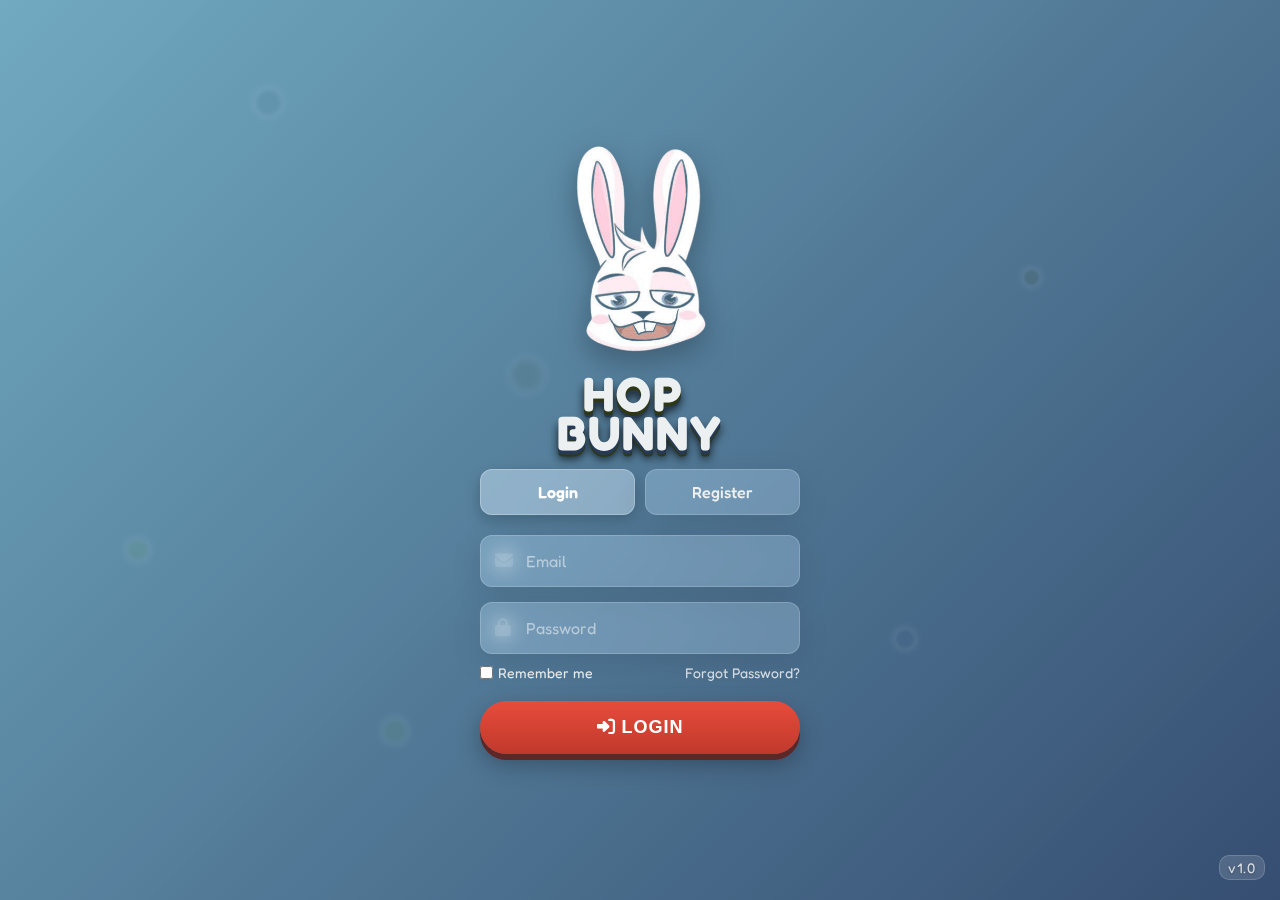
==== auth.html @ 5547c053 "updated final" ====
<!DOCTYPE html>
<html lang="en">
<head>
    <meta charset="UTF-8">
    <meta name="viewport" content="width=device-width, initial-scale=1.0, maximum-scale=1.0, user-scalable=no">
    <meta name="description" content="Pepe & Bunny - A fun vertical platformer game featuring an unlikely friendship between a frog and rabbit!">
    <meta name="theme-color" content="#4B5320">
    <meta property="og:title" content="Pepe & Bunny - Vertical Platformer Game">
    <meta property="og:description" content="Join Pepe the Frog and the Bunny on an epic adventure! Jump from platform to platform and collect power-ups in this fun game.">
    <meta property="og:type" content="website">
    <title>Hop-Bunny - Authentication</title>
    <link rel="stylesheet" href="styles.css">
    <link rel="stylesheet" href="https://cdnjs.cloudflare.com/ajax/libs/font-awesome/6.4.0/css/all.min.css">
    <link rel="preconnect" href="https://fonts.googleapis.com">
    <link rel="preconnect" href="https://fonts.gstatic.com" crossorigin>
    <link href="https://fonts.googleapis.com/css2?family=Fredoka:wght@400;500;600;700&display=swap" rel="stylesheet">
    <link rel="icon" type="image/png" href="assets/logo.png">
</head>
<body>
    <div class="auth-container">
        <div id="authScreen" class="overlay">
            <div class="particles-container">
                <div class="particle"></div>
                <div class="particle"></div>
                <div class="particle"></div>
                <div class="particle"></div>
                <div class="particle"></div>
                <div class="particle"></div>
            </div>
            
            <img id="game-character" src="assets/img.png" alt="Pepe and Bunny Characters">    
            
            <div class="game-title">
                <h1>HOP <i class="fas fa-ampersand"></i></h1>
                <h1>BUNNY</h1>
            </div>

            <div class="auth-tabs">
                <button id="loginTab" class="auth-tab-button active">Login</button>
                <button id="registerTab" class="auth-tab-button">Register</button>
            </div>
            
            <div id="loginForm" class="auth-form">
                <div class="input-group">
                    <i class="fas fa-envelope"></i>
                    <input type="email" id="loginEmail" placeholder="Email" required>
                </div>
                <div class="input-group">
                    <i class="fas fa-lock"></i>
                    <input type="password" id="loginPassword" placeholder="Password" required>
                </div>
                <div class="form-footer">
                    <label class="remember-me">
                        <input type="checkbox" id="rememberMe">
                        <span>Remember me</span>
                    </label>
                    <a href="#" class="forgot-password">Forgot Password?</a>
                </div>
                <button id="loginButton" class="game-button" ontouchstart="">
                    <i class="fas fa-sign-in-alt"></i> LOGIN
                </button>
            </div>
            
            <div id="registerForm" class="auth-form hidden">
                <div class="input-group">
                    <i class="fas fa-user"></i>
                    <input type="text" id="registerUsername" placeholder="Username" required>
                </div>
                <div class="input-group">
                    <i class="fas fa-envelope"></i>
                    <input type="email" id="registerEmail" placeholder="Email" required>
                </div>
                <div class="input-group">
                    <i class="fas fa-lock"></i>
                    <input type="password" id="registerPassword" placeholder="Password" required>
                </div>
                <div class="input-group">
                    <i class="fas fa-lock"></i>
                    <input type="password" id="confirmPassword" placeholder="Confirm Password" required>
                </div>
                <button id="registerButton" class="game-button" ontouchstart="">
                    <i class="fas fa-user-plus"></i> REGISTER
                </button>
            </div>
            
            <div class="footer-text">
                <p class="version">v1.0</p>
            </div>
        </div>
    </div>

    <!-- Scripts -->
    <script src="js/utils.js"></script>
    <script src="js/auth.js"></script>
</body>
</html>
---- styles.css ----
:root {
    --vh: 1vh;
    --pepe-green: #4B5320;
    --pepe-dark-green: #2F3816;
    --bunny-blue: #39547B;
    --bunny-dark-blue: #263a57;
    --umbrella-red: #8B3A3A;
    --umbrella-dark-red: #5e2727;
    --grass-green: #71A744;
    --sky-blue: #87CEEB;
    
    /* New modern UI colors */
    --ui-primary: #2C3E50;
    --ui-secondary: #34495E;
    --ui-accent: #E74C3C;
    --ui-light: #ECF0F1;
    --ui-dark: #1A2530;
    --ui-gold: #F1C40F;
    --ui-success: #2ECC71;
    --ui-info: #3498DB;
    
    /* Glass morphism variables */
    --glass-bg: rgba(255, 255, 255, 0.15);
    --glass-border: rgba(255, 255, 255, 0.18);
    --glass-shadow: 0 8px 32px rgba(0, 0, 0, 0.1);
    --glass-blur: 10px;
}

/* Apply modern font and base styles */
* {
    margin: 0;
    padding: 0;
    box-sizing: border-box;
}

html, body {
    height: 100%;
    width: 100%;
    overflow: hidden;
    font-family: 'Fredoka', -apple-system, BlinkMacSystemFont, 'Segoe UI', Roboto, Oxygen, Ubuntu, Cantarell, 'Open Sans', 'Helvetica Neue', sans-serif;
}

body {
    background: var(--ui-dark);
    display: flex;
    justify-content: center;
    align-items: center;
    min-height: 100vh;
    color: var(--ui-light);
    background: linear-gradient(135deg, var(--pepe-dark-green), var(--bunny-dark-blue));
}

.game-container {
    position: relative;
    width: 400px;
    height: 100vh; /* Full viewport height */
    max-height: 100vh;
    border: none;
    border-radius: 25px;
    overflow: hidden;
    box-shadow: 
        0 15px 30px rgba(0, 0, 0, 0.4), 
        0 5px 15px rgba(0, 0, 0, 0.3), 
        0 0 100px rgba(113, 167, 68, 0.15);
    background-color: var(--ui-dark);
    
    /* Advanced outline glow */
    --outline-size: 1px;
    --outline-color: rgba(255, 255, 255, 0.1);
    outline: var(--outline-size) solid var(--outline-color);
    
    /* Responsive sizing */
    max-width: 95vw;
    
    /* Animation */
    animation: container-float 6s ease-in-out infinite;
}

@keyframes container-float {
    0%, 100% { transform: translateY(0) scale(1); }
    50% { transform: translateY(-5px) scale(1.005); }
}

#gameCanvas {
    background: linear-gradient(to bottom, var(--sky-blue), var(--bunny-blue));
    width: 100%;
    height: 100%;
    display: block;
}

/* Modern score display with glass morphism */
#score {
    position: absolute;
    top: 20px;
    left: 50%;
    transform: translateX(-50%);
    font-size: 36px;
    font-weight: bold;
    color: #fff;
    text-shadow: 0 0 10px rgba(0, 0, 0, 0.5);
    background: rgba(255, 255, 255, 0.1);
    backdrop-filter: blur(10px);
    padding: 10px 20px;
    border-radius: 15px;
    border: 1px solid rgba(255, 255, 255, 0.2);
    box-shadow: 0 8px 32px rgba(0, 0, 0, 0.2);
    transition: transform 0.2s ease;
    z-index: 20;
}

#score.score-pulse {
    animation: scorePulse 0.5s ease-in-out;
    color: gold;
    text-shadow: 0 0 15px rgba(255, 215, 0, 0.8);
}

@keyframes scorePulse {
    0% { transform: translateX(-50%) scale(1); }
    50% { transform: translateX(-50%) scale(1.2); }
    100% { transform: translateX(-50%) scale(1); }
}

#score:hover {
    transform: translateY(-2px);
    box-shadow: 0 10px 25px rgba(0, 0, 0, 0.2);
}

#score::before {
    content: 'SCORE';
    position: absolute;
    top: -10px;
    left: 50%;
    transform: translateX(-50%);
    font-size: 10px;
    font-weight: normal;
    background: var(--ui-accent);
    padding: 2px 10px;
    border-radius: 8px;
    letter-spacing: 2px;
    box-shadow: 0 3px 10px rgba(231, 76, 60, 0.3);
    animation: pulse 2s infinite ease-in-out;
}

@keyframes pulse {
    0%, 100% { opacity: 0.9; transform: translateX(-50%) scale(1); }
    50% { opacity: 1; transform: translateX(-50%) scale(1.05); }
}

/* Common styles for overlay screens with improved glass morphism */
.overlay {
    position: absolute;
    top: 0;
    left: 0;
    width: 100%;
    height: 100%;
    background: linear-gradient(135deg, rgba(135, 206, 235, 0.8), rgba(57, 84, 123, 0.9));
    display: flex;
    flex-direction: column;
    justify-content: space-between;
    align-items: center;
    color: var(--ui-light);
    z-index: 10;
    padding: 30px 20px;
    box-sizing: border-box;
    backdrop-filter: blur(10px);
    -webkit-backdrop-filter: blur(10px);
}

/* Start screen with modern styling */
#game-character {
    width: 160px;
    height: auto;
    margin: 15px auto;
    display: block;
    animation: character-bounce 3s ease-in-out infinite;
    filter: drop-shadow(0 10px 15px rgba(0, 0, 0, 0.3));
    transition: all 0.3s ease;
}

#game-character:hover {
    transform: scale(1.05) rotate(2deg);
    filter: drop-shadow(0 15px 20px rgba(0, 0, 0, 0.4));
}

@keyframes character-bounce {
    0%, 100% { transform: translateY(0) rotate(0deg); }
    50% { transform: translateY(-15px) rotate(3deg); }
}

.game-title {
    text-align: center;
    margin-bottom: 15px;
    position: relative;
}

.game-title h1 {
    font-size: 48px;
    line-height: 0.9;
    font-weight: 800;
    color: var(--ui-light);
    text-shadow: 
        0 2px 0 var(--pepe-dark-green),
        0 4px 0 var(--pepe-dark-green),
        0 6px 0 var(--bunny-dark-blue),
        0 8px 10px rgba(0, 0, 0, 0.8);
    letter-spacing: 2px;
    position: relative;
    z-index: 1;
}

.game-title h1:last-child {
    color: var(--ui-light);
    text-shadow: 
        0 2px 0 var(--bunny-dark-blue),
        0 4px 0 var(--bunny-dark-blue),
        0 6px 0 var(--pepe-dark-green),
        0 8px 10px rgba(0, 0, 0, 0.8);
    margin-top: -5px;
}

/* Modern description card */
.game-description {
    font-size: 16px;
    max-width: 90%;
    text-align: center;
    line-height: 1.6;
    margin-bottom: 35px;
    color: var(--ui-light);
    background: var(--glass-bg);
    padding: 20px 25px;
    border-radius: 16px;
    backdrop-filter: blur(var(--glass-blur));
    -webkit-backdrop-filter: blur(var(--glass-blur));
    border: 1px solid var(--glass-border);
    box-shadow: var(--glass-shadow);
    transform: translateZ(0);
    transition: all 0.3s ease;
}

.game-description:hover {
    transform: translateY(-5px) scale(1.02);
    box-shadow: 0 15px 30px rgba(0, 0, 0, 0.2);
}

/* Game over screen with advanced styling */
#gameOver h2 {
    font-size: 54px;
    margin-bottom: 25px;
    color: var(--ui-accent);
    text-shadow: 
        0 2px 0 var(--umbrella-dark-red),
        0 4px 0 var(--umbrella-dark-red),
        0 6px 10px rgba(0, 0, 0, 0.8);
    letter-spacing: 3px;
    animation: gameOverPulse 2.5s infinite alternate ease-in-out;
    transform-origin: center;
}

@keyframes gameOverPulse {
    0% { transform: scale(1); text-shadow: 0 2px 0 var(--umbrella-dark-red), 0 4px 0 var(--umbrella-dark-red), 0 6px 10px rgba(0, 0, 0, 0.8); }
    100% { transform: scale(1.05); text-shadow: 0 2px 0 var(--umbrella-dark-red), 0 4px 0 var(--umbrella-dark-red), 0 6px 15px rgba(231, 76, 60, 0.8), 0 0 20px rgba(231, 76, 60, 0.4); }
}

/* Glass morphism score display */
.score-display {
    display: flex;
    flex-direction: column;
    gap: 18px;
    background: var(--glass-bg);
    padding: 25px 35px;
    border-radius: 20px;
    margin-bottom: 35px;
    backdrop-filter: blur(var(--glass-blur));
    -webkit-backdrop-filter: blur(var(--glass-blur));
    border: 1px solid var(--glass-border);
    box-shadow: var(--glass-shadow);
    min-width: 85%;
    max-width: 280px;
    transition: all 0.3s ease;
    position: relative;
    overflow: hidden;
}

.score-display::before {
    content: '';
    position: absolute;
    top: -50%;
    left: -50%;
    width: 200%;
    height: 200%;
    background: linear-gradient(
        to bottom right,
        rgba(255, 255, 255, 0.1) 0%,
        rgba(255, 255, 255, 0.05) 40%,
        rgba(255, 255, 255, 0) 50%
    );
    transform: rotate(30deg);
    pointer-events: none;
}

.score-display:hover {
    transform: translateY(-5px);
    box-shadow: 0 15px 35px rgba(0, 0, 0, 0.3);
}

.score-item {
    display: flex;
    justify-content: space-between;
    gap: 30px;
    position: relative;
    padding: 5px 0;
}

.score-item:first-child::after {
    content: '';
    position: absolute;
    bottom: -10px;
    left: 0;
    width: 100%;
    height: 1px;
    background: linear-gradient(to right, transparent, rgba(255, 255, 255, 0.5), transparent);
}

.score-label {
    font-size: 18px;
    color: rgba(255, 255, 255, 0.9);
    font-weight: 400;
    letter-spacing: 1px;
}

.score-value {
    font-size: 28px;
    font-weight: bold;
    color: var(--ui-gold);
    text-shadow: 0 0 10px rgba(241, 196, 15, 0.5);
}

#finalScore {
    font-size: 32px;
    animation: scoreCountAnimation 1.5s cubic-bezier(0.17, 0.67, 0.21, 1.69);
    background: linear-gradient(to right, #F1C40F, #F39C12);
    -webkit-background-clip: text;
    -webkit-text-fill-color: transparent;
    background-clip: text;
    text-fill-color: transparent;
}

@keyframes scoreCountAnimation {
    0% { opacity: 0; transform: scale(0.5); filter: blur(10px); }
    70% { transform: scale(1.2); filter: blur(0); }
    100% { opacity: 1; transform: scale(1); }
}

/* Modern button with advanced hover effects */
.game-button {
    background: linear-gradient(to bottom, var(--ui-accent), #C0392B);
    color: white;
    border: none;
    padding: 16px 32px;
    font-size: 18px;
    font-weight: bold;
    border-radius: 50px;
    cursor: pointer;
    letter-spacing: 1px;
    text-transform: uppercase;
    position: relative;
    overflow: hidden;
    transition: all 0.3s ease;
    box-shadow: 
        0 6px 0 var(--umbrella-dark-red),
        0 10px 25px rgba(0, 0, 0, 0.3);
    outline: none;
    z-index: 1;
}

/* Logout button as a game button */
.logout-game-button {
    background: linear-gradient(to bottom, #3498db, #2980b9);
    box-shadow: 
        0 6px 0 #1a5276,
        0 10px 25px rgba(0, 0, 0, 0.3);
    font-size: 16px;
    padding: 14px 28px;
    margin-top: 15px;
    width: auto; /* Allow button to size properly */
    min-width: 200px; /* Ensure minimum width */
}

.logout-game-button:hover {
    background: linear-gradient(to bottom, #2980b9, #3498db);
    box-shadow: 
        0 9px 0 #1a5276,
        0 15px 30px rgba(0, 0, 0, 0.4);
}

.logout-game-button:active {
    transform: translateY(3px);
    box-shadow: 
        0 3px 0 #1a5276,
        0 5px 15px rgba(0, 0, 0, 0.3);
}

.game-button::before {
    content: '';
    position: absolute;
    top: 0;
    left: -100%;
    width: 100%;
    height: 100%;
    background: linear-gradient(
        to right,
        transparent,
        rgba(255, 255, 255, 0.2),
        transparent
    );
    transition: all 0.5s ease;
    z-index: -1;
}

.game-button:hover {
    transform: translateY(-3px);
    box-shadow: 
        0 9px 0 var(--umbrella-dark-red),
        0 15px 30px rgba(0, 0, 0, 0.4);
}

.game-button:hover::before {
    left: 100%;
}

.game-button:active {
    transform: translateY(3px);
    box-shadow: 
        0 3px 0 var(--umbrella-dark-red),
        0 5px 15px rgba(0, 0, 0, 0.3);
}

/* Special active state specifically for mobile */
.game-button.active-touch {
    transform: translateY(3px);
    box-shadow: 
        0 3px 0 var(--umbrella-dark-red),
        0 5px 10px rgba(0, 0, 0, 0.3);
    background: linear-gradient(to bottom, #C0392B, #E74C3C);
}

.hidden {
    display: none !important;
}

.footer-text {
    position: absolute;
    bottom: 15px;
    right: 15px;
    text-align: center;
    font-size: 14px;
    opacity: 0.9;
    letter-spacing: 1px;
    color: var(--ui-light);
    text-shadow: 0 1px 3px rgba(0, 0, 0, 0.3);
    transition: all 0.3s ease;
}

.footer-text:hover {
    opacity: 1;
    transform: translateY(-2px);
}

.version {
    margin-bottom: 5px;
    font-weight: 400;
    padding: 3px 8px;
    background: var(--glass-bg);
    border-radius: 10px;
    backdrop-filter: blur(var(--glass-blur));
    -webkit-backdrop-filter: blur(var(--glass-blur));
    border: 1px solid var(--glass-border);
}

.copyright {
    font-size: 11px;
}

/* Mobile Responsive adjustments */
@media (max-width: 430px) {
    .game-container {
        width: 100vw;
        max-width: 100vw;
        height: 100vh;
        max-height: 100vh;
        border-radius: 0;
        aspect-ratio: unset;
        animation: none;
        box-shadow: none;
    }
    
    body {
        padding: 0;
        margin: 0;
        overflow: hidden;
    }
    
    .game-title h1 {
        font-size: 48px;
    }
    
    .game-description {
        font-size: 14px;
        margin-bottom: 25px;
        max-width: 90%;
        padding: 15px 20px;
    }
    
    #game-character {
        width: 150px;
        height: auto;
    }
    
    .button-container {
        margin-top: 20px;
    }
}

/* Portrait orientation optimization - specifically target mobile phones */
@media (max-width: 430px) and (max-height: 900px) and (orientation: portrait) {
    .game-container {
        width: 100vw;
        height: 100vh;
        max-height: 100vh;
        border-radius: 0;
    }
    
    html, body {
        height: 100%;
        width: 100%;
        overflow: hidden;
        position: fixed;
    }
    
    .button-container {
        position: relative;
        bottom: 0;
        margin-top: auto;
        margin-bottom: 30px;
    }
    
    .overlay {
        justify-content: space-between;
    }
}

/* Landscape orientation for mobile */
@media (max-height: 500px) and (orientation: landscape) {
    .game-container {
        height: 100vh;
        width: 100vw;
        max-width: 100vw;
        max-height: 100vh;
        border-radius: 0;
    }
    
    .overlay {
        flex-direction: row;
        flex-wrap: wrap;
        padding: 10px;
    }
    
    .game-title {
        width: 50%;
        text-align: left;
        margin-bottom: 0;
    }
    
    .game-description {
        width: 50%;
        margin-bottom: 0;
    }
    
    .button-container {
        width: 100%;
        flex-direction: row;
        justify-content: center;
        gap: 20px;
        margin-top: 10px;
    }
    
    #game-character {
        width: 70px;
        height: auto;
        margin: 0;
        position: absolute;
        left: 20px;
        bottom: 20px;
    }
}

/* Extra small screen devices */
@media (max-height: 700px) {
    .game-character {
        width: 100px;
        height: 200px;
        margin-bottom: 10px;
    }
    
    .game-title h1 {
        font-size: 40px;
    }
    
    .score-display {
        margin-bottom: 20px;
        padding: 15px 25px;
    }
    
    .game-description {
        margin-bottom: 20px;
        line-height: 1.3;
    }
}

/* Very small screens adjustment */
@media (max-height: 600px) {
    .game-container {
        max-height: 95vh;
    }
    
    .game-character {
        width: 80px;
        height: 90px;
        margin-bottom: 5px;
    }
    
    .game-title h1 {
        font-size: 32px;
    }
    
    .game-description {
        font-size: 12px;
        margin-bottom: 15px;
        line-height: 1.2;
    }
    
    .game-button {
        padding: 10px 25px;
        font-size: 16px;
        margin-bottom: 10px;
    }
    
    .logout-game-button {
        padding: 8px 20px;
        font-size: 14px;
        margin-top: 10px;
    }
    
    #gameOver h2 {
        font-size: 36px;
        margin-bottom: 15px;
    }
}

/* Handle touch devices */
@media (hover: none) {
    .game-button:hover {
        transform: none;
        box-shadow: 
            0 6px 0 var(--umbrella-dark-red),
            0 10px 25px rgba(0, 0, 0, 0.3);
    }
    
    .game-button::before {
        display: none;
    }
}

/* Particles animation for overlays */
.particles-container {
    position: absolute;
    top: 0;
    left: 0;
    width: 100%;
    height: 100%;
    overflow: hidden;
    z-index: -1;
}

.particle {
    position: absolute;
    width: 8px;
    height: 8px;
    background: rgba(255, 255, 255, 0.5);
    border-radius: 50%;
    animation: float 15s infinite linear;
}

.particle:nth-child(1) {
    top: 10%;
    left: 20%;
    width: 25px;
    height: 25px;
    filter: blur(2px);
    background: rgba(57, 84, 123, 0.3);
}

.particle:nth-child(2) {
    top: 30%;
    left: 80%;
    width: 15px;
    height: 15px;
    filter: blur(1px);
    background: rgba(75, 83, 32, 0.4);
}

.particle:nth-child(3) {
    top: 60%;
    left: 10%;
    width: 20px;
    height: 20px;
    filter: blur(2px);
    background: rgba(113, 167, 68, 0.35);
}

.particle:nth-child(4) {
    top: 70%;
    left: 70%;
    width: 18px;
    height: 18px;
    filter: blur(1.5px);
    background: rgba(57, 84, 123, 0.3);
}

.particle:nth-child(5) {
    top: 40%;
    left: 40%;
    width: 30px;
    height: 30px;
    filter: blur(3px);
    background: rgba(75, 83, 32, 0.25);
}

.particle:nth-child(6) {
    top: 80%;
    left: 30%;
    width: 22px;
    height: 22px;
    filter: blur(2px);
    background: rgba(113, 167, 68, 0.3);
}

.particle.red {
    background: rgba(139, 58, 58, 0.4);
}

@keyframes float {
    0% {
        transform: translateY(0) translateX(0) scale(1);
        opacity: 0;
    }
    10% {
        opacity: 1;
    }
    90% {
        opacity: 1;
    }
    100% {
        transform: translateY(-100vh) translateX(100px) scale(0.5);
        opacity: 0;
    }
}

@keyframes float-game-over {
    0% {
        transform: translateY(100vh) translateX(0) scale(0.5);
        opacity: 0;
    }
    10% {
        opacity: 1;
    }
    90% {
        opacity: 1;
    }
    100% {
        transform: translateY(-100vh) translateX(50px) scale(1.5);
        opacity: 0;
    }
}

/* Control buttons for game interface */
.control-button {
    position: absolute;
    width: 40px;
    height: 40px;
    background: var(--glass-bg);
    border-radius: 50%;
    backdrop-filter: blur(var(--glass-blur));
    -webkit-backdrop-filter: blur(var(--glass-blur));
    border: 1px solid var(--glass-border);
    display: flex;
    align-items: center;
    justify-content: center;
    color: var(--ui-light);
    font-size: 18px;
    box-shadow: var(--glass-shadow);
    cursor: pointer;
    transition: all 0.3s ease;
    z-index: 5;
}

#pauseButton {
    top: 15px;
    left: 15px;
}

#audioButton {
    top: 15px;
    left: 65px;
}

.control-button:hover {
    transform: scale(1.1);
    box-shadow: 0 8px 25px rgba(0, 0, 0, 0.3);
    background: rgba(255, 255, 255, 0.25);
}

.control-button:active {
    transform: scale(0.95);
}

.control-button.active {
    background: var(--ui-accent);
}

/* Description icons styling */
.description-icons {
    display: flex;
    justify-content: space-around;
    margin-top: 15px;
    width: 100%;
    flex-wrap: wrap;
    gap: 10px;
}

.icon-item {
    display: flex;
    align-items: center;
    gap: 8px;
    background: rgba(0, 0, 0, 0.2);
    padding: 5px 12px;
    border-radius: 20px;
    font-size: 13px;
    transition: all 0.3s ease;
}

.icon-item:hover {
    transform: translateY(-3px);
    background: rgba(0, 0, 0, 0.3);
}

.icon-item i {
    color: var(--ui-gold);
}

/* Ampersand icon animation */
.fa-ampersand {
    display: inline-block;
    font-size: 0.9em;
    color: var(--ui-gold);
    animation: rotate-ampersand 5s infinite linear;
    transform-origin: center;
}

@keyframes rotate-ampersand {
    0% { transform: rotate(0deg) scale(1); }
    50% { transform: rotate(10deg) scale(1.2); }
    100% { transform: rotate(0deg) scale(1); }
}

/* Trophy and medal icons styling */
.fa-trophy {
    color: var(--ui-gold);
    margin-right: 5px;
}

.fa-medal {
    color: #C0C0C0;
    margin-right: 5px;
}

/* Score pulse animation */
@keyframes score-pulse {
    0% { transform: scale(1); }
    50% { transform: scale(1.1); }
    100% { transform: scale(1); }
}

.score-value.new-record {
    animation: score-pulse 0.5s 3 ease-in-out;
}

/* Authentication Screen Styles */
.auth-tabs {
    display: flex;
    margin-bottom: 20px;
    gap: 10px;
    width: 80%;
    max-width: 320px;
}

.auth-tab-button {
    flex: 1;
    padding: 12px;
    background: var(--glass-bg);
    border: 1px solid var(--glass-border);
    border-radius: 12px;
    color: var(--ui-light);
    font-family: 'Fredoka', sans-serif;
    font-weight: 500;
    font-size: 16px;
    cursor: pointer;
    transition: all 0.3s ease;
    box-shadow: var(--glass-shadow);
    backdrop-filter: blur(var(--glass-blur));
    -webkit-backdrop-filter: blur(var(--glass-blur));
}

.auth-tab-button:hover {
    background: rgba(255, 255, 255, 0.25);
    transform: translateY(-2px);
}

.auth-tab-button.active {
    background: rgba(255, 255, 255, 0.3);
    box-shadow: 0 5px 15px rgba(0, 0, 0, 0.2);
    border: 1px solid rgba(255, 255, 255, 0.25);
    color: white;
    font-weight: 600;
}

.auth-form {
    display: flex;
    flex-direction: column;
    gap: 15px;
    width: 80%;
    max-width: 320px;
    margin-bottom: 20px;
}

.auth-form.hidden {
    display: none;
}

.input-group {
    position: relative;
    width: 100%;
}

.input-group i {
    position: absolute;
    left: 15px;
    top: 50%;
    transform: translateY(-50%);
    color: rgba(255, 255, 255, 0.7);
    font-size: 18px;
}

.input-group input {
    width: 100%;
    padding: 15px 15px 15px 45px;
    border-radius: 12px;
    border: 1px solid var(--glass-border);
    background: var(--glass-bg);
    backdrop-filter: blur(var(--glass-blur));
    -webkit-backdrop-filter: blur(var(--glass-blur));
    color: white;
    font-family: 'Fredoka', sans-serif;
    font-size: 16px;
    box-shadow: var(--glass-shadow);
    transition: all 0.3s ease;
}

.input-group input:focus {
    outline: none;
    border-color: rgba(255, 255, 255, 0.5);
    box-shadow: 0 5px 15px rgba(0, 0, 0, 0.2);
    background: rgba(255, 255, 255, 0.2);
}

.input-group input::placeholder {
    color: rgba(255, 255, 255, 0.5);
}

.form-footer {
    display: flex;
    justify-content: space-between;
    align-items: center;
    width: 100%;
    font-size: 14px;
    margin: -5px 0 5px;
}

.remember-me {
    display: flex;
    align-items: center;
    gap: 5px;
    cursor: pointer;
}

.remember-me input {
    cursor: pointer;
}

.forgot-password {
    color: rgba(255, 255, 255, 0.8);
    text-decoration: none;
    transition: all 0.3s ease;
}

.forgot-password:hover {
    color: white;
    text-decoration: underline;
}

.social-login {
    margin-top: 15px;
    text-align: center;
    width: 80%;
    max-width: 320px;
}

.social-login p {
    margin-bottom: 15px;
    font-size: 14px;
    color: rgba(255, 255, 255, 0.7);
    position: relative;
}

.social-login p:before,
.social-login p:after {
    content: '';
    position: absolute;
    top: 50%;
    width: 25%;
    height: 1px;
    background: rgba(255, 255, 255, 0.3);
}

.social-login p:before {
    left: 0;
}

.social-login p:after {
    right: 0;
}

.social-buttons {
    display: flex;
    justify-content: center;
    gap: 15px;
}

.social-button {
    width: 50px;
    height: 50px;
    border-radius: 50%;
    border: 1px solid var(--glass-border);
    background: var(--glass-bg);
    backdrop-filter: blur(var(--glass-blur));
    -webkit-backdrop-filter: blur(var(--glass-blur));
    display: flex;
    justify-content: center;
    align-items: center;
    cursor: pointer;
    transition: all 0.3s ease;
    box-shadow: var(--glass-shadow);
}

.social-button i {
    font-size: 20px;
    color: white;
}

.social-button.google {
    background: rgba(234, 67, 53, 0.2);
}

.social-button.facebook {
    background: rgba(66, 103, 178, 0.2);
}

.social-button.apple {
    background: rgba(0, 0, 0, 0.2);
}

.social-button:hover {
    transform: translateY(-3px);
    box-shadow: 0 8px 20px rgba(0, 0, 0, 0.3);
}

.social-button.google:hover {
    background: rgba(234, 67, 53, 0.3);
}

.social-button.facebook:hover {
    background: rgba(66, 103, 178, 0.3);
}

.social-button.apple:hover {
    background: rgba(0, 0, 0, 0.3);
}

.hidden {
    display: none !important;
}

/* Particle animations for auth screen */
.particles-container {
    position: absolute;
    top: 0;
    left: 0;
    width: 100%;
    height: 100%;
    overflow: hidden;
    z-index: -1;
}

.particle {
    position: absolute;
    width: 15px;
    height: 15px;
    background: rgba(255, 255, 255, 0.5);
    border-radius: 50%;
    box-shadow: 0 0 10px rgba(255, 255, 255, 0.7);
    animation: float 20s linear infinite;
    opacity: 0.3;
}

.particle:nth-child(1) {
    top: 10%;
    left: 20%;
    width: 25px;
    height: 25px;
    filter: blur(2px);
    background: rgba(57, 84, 123, 0.3);
}

.particle:nth-child(2) {
    top: 30%;
    left: 80%;
    width: 15px;
    height: 15px;
    filter: blur(1px);
    background: rgba(75, 83, 32, 0.4);
}

.particle:nth-child(3) {
    top: 60%;
    left: 10%;
    width: 20px;
    height: 20px;
    filter: blur(2px);
    background: rgba(113, 167, 68, 0.35);
}

.particle:nth-child(4) {
    top: 70%;
    left: 70%;
    width: 18px;
    height: 18px;
    filter: blur(1.5px);
    background: rgba(57, 84, 123, 0.3);
}

.particle:nth-child(5) {
    top: 40%;
    left: 40%;
    width: 30px;
    height: 30px;
    filter: blur(3px);
    background: rgba(75, 83, 32, 0.25);
}

.particle:nth-child(6) {
    top: 80%;
    left: 30%;
    width: 22px;
    height: 22px;
    filter: blur(2px);
    background: rgba(113, 167, 68, 0.3);
}

.particle.red {
    background: rgba(139, 58, 58, 0.4);
}

@keyframes float {
    0% {
        transform: translateY(0) translateX(0) rotate(0deg);
        opacity: 0.3;
    }
    25% {
        transform: translateY(-100px) translateX(50px) rotate(90deg);
        opacity: 0.6;
    }
    50% {
        transform: translateY(-200px) translateX(-50px) rotate(180deg);
        opacity: 0.3;
    }
    75% {
        transform: translateY(-300px) translateX(100px) rotate(270deg);
        opacity: 0.6;
    }
    100% {
        transform: translateY(-400px) translateX(0) rotate(360deg);
        opacity: 0;
    }
}

/* Error message styling */
.error-message {
    position: absolute;
    top: 20px;
    left: 50%;
    transform: translateX(-50%);
    background: rgba(231, 76, 60, 0.9);
    color: white;
    padding: 12px 20px;
    border-radius: 10px;
    font-size: 14px;
    display: flex;
    align-items: center;
    gap: 10px;
    box-shadow: 0 5px 15px rgba(0, 0, 0, 0.3);
    z-index: 100;
    animation: slide-in 0.3s ease-out forwards;
    max-width: 80%;
    backdrop-filter: blur(5px);
    border: 1px solid rgba(255, 255, 255, 0.1);
}

.error-message i {
    font-size: 18px;
}

.error-message.fade-out {
    animation: fade-out 0.5s ease-out forwards;
}

@keyframes slide-in {
    0% {
        opacity: 0;
        transform: translate(-50%, -20px);
    }
    100% {
        opacity: 1;
        transform: translate(-50%, 0);
    }
}

@keyframes fade-out {
    0% {
        opacity: 1;
        transform: translate(-50%, 0);
    }
    100% {
        opacity: 0;
        transform: translate(-50%, -20px);
    }
}

/* Auth container - for the separated auth.html page */
.auth-container {
    position: relative;
    width: 100%;
    height: 100vh;
    overflow: hidden;
    display: flex;
    justify-content: center;
    align-items: center;
    background-color: #1a1a1a;
}

.auth-container .overlay {
    position: absolute;
    top: 0;
    left: 0;
    width: 100%;
    height: 100%;
    display: flex;
    flex-direction: column;
    justify-content: center;
    align-items: center;
    text-align: center;
    z-index: 10;
    padding: 20px;
    box-sizing: border-box;
}

/* Error message styling */
.error-message {
    background-color: rgba(255, 69, 58, 0.9);
    color: white;
    padding: 10px 15px;
    border-radius: 8px;
    margin-bottom: 15px;
    width: 100%;
    text-align: center;
    font-weight: 500;
    box-shadow: 0 4px 6px rgba(0, 0, 0, 0.1);
    animation: shake 0.5s cubic-bezier(.36,.07,.19,.97) both;
}

@keyframes shake {
    10%, 90% {
        transform: translateX(-1px);
    }
    20%, 80% {
        transform: translateX(2px);
    }
    30%, 50%, 70% {
        transform: translateX(-4px);
    }
    40%, 60% {
        transform: translateX(4px);
    }
}

/* Logout button styling */
.logout-button {
    position: absolute;
    bottom: 10px;
    right: 10px;
    background: var(--ui-accent);
    color: #fff;
    border: none;
    border-radius: 50px;
    padding: 8px 15px;
    font-size: 14px;
    cursor: pointer;
    transition: all 0.3s ease;
    display: flex;
    align-items: center;
    gap: 6px;
    font-weight: 500;
    box-shadow: 0 3px 10px rgba(0, 0, 0, 0.2);
    outline: none;
}

.logout-button:hover {
    background: #c0392b;
    transform: translateY(-2px);
    box-shadow: 0 5px 15px rgba(0, 0, 0, 0.3);
}

/* Username display */
.username-display {
    position: absolute;
    bottom: 10px;
    left: 10px;
    background: var(--glass-bg);
    backdrop-filter: blur(var(--glass-blur));
    -webkit-backdrop-filter: blur(var(--glass-blur));
    color: #fff;
    border-radius: 50px;
    padding: 8px 15px;
    font-size: 14px;
    display: flex;
    align-items: center;
    gap: 6px;
    font-weight: 500;
    box-shadow: var(--glass-shadow);
    border: 1px solid var(--glass-border);
    animation: slide-in-left 0.5s ease-out forwards;
    z-index: 20;
}

/* Username in top right corner */
.username-display.top-right {
    top: 15px;
    right: 15px;
    left: auto;
    bottom: auto;
    animation: slide-in-right 0.5s ease-out forwards;
}

.username-display i {
    color: var(--ui-info);
}

@keyframes slide-in-left {
    0% {
        opacity: 0;
        transform: translateX(-20px);
    }
    100% {
        opacity: 1;
        transform: translateX(0);
    }
}

@keyframes slide-in-right {
    0% {
        opacity: 0;
        transform: translateX(20px);
    }
    100% {
        opacity: 1;
        transform: translateX(0);
    }
}

/* Make sure username and logout button don't overlap on small screens */
@media (max-width: 350px) {
    .username-display:not(.top-right) {
        bottom: 40px;
    }
}

/* Button container for start and logout buttons */
.button-container {
    display: flex;
    flex-direction: column;
    align-items: center;
    justify-content: center;
    gap: 15px;
    width: 100%;
    max-width: 280px;
    margin: 0 auto 20px auto;
}

/* Responsive button adjustments */
@media (max-width: 430px) {
    .button-container {
        max-width: 250px;
    }
    
    .game-button {
        padding: 14px 30px;
        font-size: 16px;
        width: 100%;
        max-width: 250px;
        margin-bottom: 0;
    }
    
    .logout-game-button {
        padding: 12px 25px;
        font-size: 14px;
        width: 100%;
        max-width: 220px;
        margin-top: 0;
    }
    
    .game-description {
        font-size: 14px;
        line-height: 1.4;
        padding: 15px;
    }
}

/* Very small screens */
@media (max-height: 600px) {
    .button-container {
        gap: 10px;
        margin-top: 10px;
    }
    
    .game-button {
        padding: 10px 25px;
        font-size: 16px;
        margin-bottom: 0;
    }
    
    .logout-game-button {
        padding: 8px 20px;
        font-size: 14px;
        margin-top: 0;
    }
}

/* Extra small devices (portrait phones) */
@media (max-width: 350px) {
    .button-container {
        gap: 10px;
    }
    
    .game-button, .logout-game-button {
        padding: 10px 20px;
        font-size: 15px;
    }
}

/* iPhone SE and similar small screens specific adjustments */
@media screen and (max-width: 375px) and (max-height: 667px) {
    .game-container {
        width: 100vw;
        height: 100vh;
        max-height: 100vh;
        border-radius: 0;
        padding: 0;
    }
    
    #game-character {
        width: 120px;
        margin: 10px auto;
    }
    
    .game-title h1 {
        font-size: 40px;
    }
    
    .game-description {
        font-size: 13px;
        margin-bottom: 15px;
        max-width: 100%;
        padding: 12px 15px;
    }
    
    .description-icons {
        flex-wrap: wrap;
        justify-content: center;
    }
    
    .icon-item {
        font-size: 12px;
        padding: 4px 10px;
    }
    
    .button-container {
        gap: 12px;
        margin-bottom: 15px;
        max-width: 240px;
    }
    
    .game-button {
        padding: 12px 25px;
        font-size: 16px;
    }
    
    .logout-game-button {
        padding: 10px 20px;
        font-size: 14px;
    }
    
    .overlay {
        padding: 15px 10px;
        justify-content: space-between;
    }
    
    .username-display.top-right {
        top: 10px;
        right: 10px;
        font-size: 12px;
        padding: 6px 12px;
    }
    
    .footer-text {
        bottom: 10px;
        right: 10px;
        font-size: 12px;
    }
    
    .version {
        padding: 2px 6px;
        font-size: 10px;
    }
}

/* Secondary button style */
.game-button.secondary-button {
    background: var(--ui-secondary);
    margin-top: 15px;
    box-shadow: 0 10px 20px rgba(52, 73, 94, 0.4), inset 0 -5px 0 rgba(0, 0, 0, 0.2);
}

.game-button.secondary-button:hover {
    background: #3d5674;
    transform: translateY(-3px);
    box-shadow: 0 15px 25px rgba(52, 73, 94, 0.5), inset 0 -5px 0 rgba(0, 0, 0, 0.3);
}

.game-button.secondary-button:active,
.game-button.secondary-button.active-touch {
    transform: translateY(0);
    box-shadow: 0 5px 15px rgba(52, 73, 94, 0.4), inset 0 -3px 0 rgba(0, 0, 0, 0.3);
}

.game-button.secondary-button::before {
    background: linear-gradient(to right, #34495e, #2c3e50);
}

/* Game over buttons container */
.game-over-buttons {
    display: flex;
    flex-direction: column;
    width: 100%;
    max-width: 250px;
    gap: 15px;
    margin-top: 10px;
}

.game-over-buttons .game-button {
    margin-top: 0;
    opacity: 1;
    visibility: visible;
}

.game-over-buttons .game-button.secondary-button {
    background: linear-gradient(to bottom, #3498db, #2980b9);
    box-shadow: 0 4px 0 #1c6ea4, 0 6px 10px rgba(52, 152, 219, 0.3);
}

.game-over-buttons .game-button.secondary-button:hover {
    background: linear-gradient(to bottom, #4dabf7, #3498db);
    box-shadow: 0 8px 0 #1c6ea4, 0 12px 20px rgba(52, 152, 219, 0.4);
}

.game-over-buttons .game-button.secondary-button:active,
.game-over-buttons .game-button.secondary-button.active-touch {
    transform: translateY(2px);
    background: linear-gradient(to bottom, #3498db, #2980b9);
    box-shadow: 0 2px 0 #1c6ea4, 0 4px 5px rgba(52, 152, 219, 0.3);
    transition: all 0.1s ease;
}

@media (max-width: 430px) {
    .game-over-buttons {
        max-width: 220px;
    }
    
    .game-over-buttons .game-button {
        padding: 12px 20px;
        font-size: 16px;
    }
}

@media (max-height: 600px) {
    .game-over-buttons {
        gap: 10px;
    }
    
    .game-over-buttons .game-button {
        padding: 10px 16px;
        font-size: 14px;
    }
}
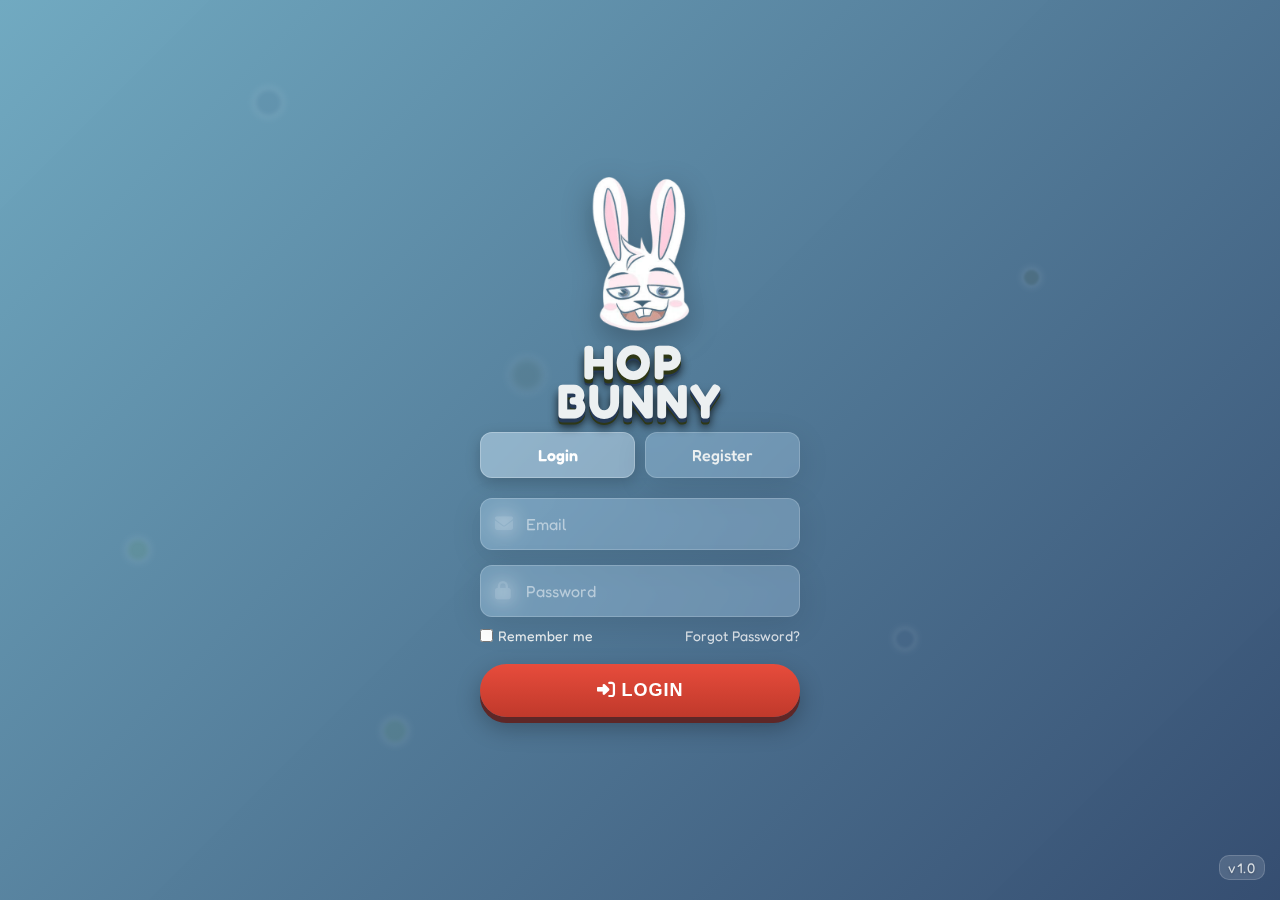
==== commit 82c4f205: "update" ====
--- a/auth.html
+++ b/auth.html
@@ -2,7 +2,7 @@
 <html lang="en">
 <head>
     <meta charset="UTF-8">
-    <meta name="viewport" content="width=device-width, initial-scale=1.0, maximum-scale=1.0, user-scalable=no">
+    <meta name="viewport" content="width=device-width, initial-scale=1.0, maximum-scale=1.0, user-scalable=no, viewport-fit=cover">
     <meta name="description" content="Pepe & Bunny - A fun vertical platformer game featuring an unlikely friendship between a frog and rabbit!">
     <meta name="theme-color" content="#4B5320">
     <meta property="og:title" content="Pepe & Bunny - Vertical Platformer Game">
--- a/styles.css
+++ b/styles.css
@@ -24,6 +24,10 @@
     --glass-border: rgba(255, 255, 255, 0.18);
     --glass-shadow: 0 8px 32px rgba(0, 0, 0, 0.1);
     --glass-blur: 10px;
+    
+    /* Safari viewport insets */
+    --safe-area-inset-top: env(safe-area-inset-top, 0px);
+    --safe-area-inset-bottom: env(safe-area-inset-bottom, 15px);
 }
 
 /* Apply modern font and base styles */
@@ -74,6 +78,44 @@
     
     /* Animation */
     animation: container-float 6s ease-in-out infinite;
+}
+
+/* Safari-specific fixes for viewport issues */
+@supports (-webkit-touch-callout: none) {
+    .game-container {
+        /* iOS-specific height fix */
+        height: -webkit-fill-available;
+        /* Add safe area padding */
+        padding-top: var(--safe-area-inset-top);
+        padding-bottom: var(--safe-area-inset-bottom);
+    }
+    
+    /* Fix button placement at bottom of screen */
+    .button-container {
+        padding-bottom: calc(15px + var(--safe-area-inset-bottom));
+        margin-bottom: 5px;
+    }
+    
+    /* Adjust overlay screens for Safari */
+    .overlay {
+        padding-top: calc(20px + var(--safe-area-inset-top));
+        padding-bottom: calc(30px + var(--safe-area-inset-bottom));
+    }
+    
+    /* Fix for auth form buttons in Safari */
+    .auth-form {
+        margin-bottom: calc(15px + var(--safe-area-inset-bottom));
+    }
+    
+    .auth-form .game-button {
+        margin-bottom: calc(10px + var(--safe-area-inset-bottom));
+    }
+    
+    /* Fix for footer text in Safari */
+    .footer-text {
+        margin-bottom: calc(5px + var(--safe-area-inset-bottom));
+        padding-bottom: 10px;
+    }
 }
 
 @keyframes container-float {
@@ -146,88 +188,16 @@
     50% { opacity: 1; transform: translateX(-50%) scale(1.05); }
 }
 
-/* Common styles for overlay screens with improved glass morphism */
-.overlay {
-    position: absolute;
-    top: 0;
-    left: 0;
-    width: 100%;
-    height: 100%;
-    background: linear-gradient(135deg, rgba(135, 206, 235, 0.8), rgba(57, 84, 123, 0.9));
-    display: flex;
-    flex-direction: column;
-    justify-content: space-between;
-    align-items: center;
-    color: var(--ui-light);
-    z-index: 10;
-    padding: 30px 20px;
-    box-sizing: border-box;
-    backdrop-filter: blur(10px);
-    -webkit-backdrop-filter: blur(10px);
-}
-
-/* Start screen with modern styling */
-#game-character {
-    width: 160px;
-    height: auto;
-    margin: 15px auto;
-    display: block;
-    animation: character-bounce 3s ease-in-out infinite;
-    filter: drop-shadow(0 10px 15px rgba(0, 0, 0, 0.3));
-    transition: all 0.3s ease;
-}
-
-#game-character:hover {
-    transform: scale(1.05) rotate(2deg);
-    filter: drop-shadow(0 15px 20px rgba(0, 0, 0, 0.4));
-}
-
-@keyframes character-bounce {
-    0%, 100% { transform: translateY(0) rotate(0deg); }
-    50% { transform: translateY(-15px) rotate(3deg); }
-}
-
-.game-title {
-    text-align: center;
-    margin-bottom: 15px;
-    position: relative;
-}
-
-.game-title h1 {
-    font-size: 48px;
-    line-height: 0.9;
-    font-weight: 800;
-    color: var(--ui-light);
-    text-shadow: 
-        0 2px 0 var(--pepe-dark-green),
-        0 4px 0 var(--pepe-dark-green),
-        0 6px 0 var(--bunny-dark-blue),
-        0 8px 10px rgba(0, 0, 0, 0.8);
-    letter-spacing: 2px;
-    position: relative;
-    z-index: 1;
-}
-
-.game-title h1:last-child {
-    color: var(--ui-light);
-    text-shadow: 
-        0 2px 0 var(--bunny-dark-blue),
-        0 4px 0 var(--bunny-dark-blue),
-        0 6px 0 var(--pepe-dark-green),
-        0 8px 10px rgba(0, 0, 0, 0.8);
-    margin-top: -5px;
-}
-
 /* Modern description card */
 .game-description {
     font-size: 16px;
     max-width: 90%;
     text-align: center;
-    line-height: 1.6;
-    margin-bottom: 35px;
+    line-height: 1.4;
+    margin-bottom: 10px;
     color: var(--ui-light);
     background: var(--glass-bg);
-    padding: 20px 25px;
+    padding: 15px 20px;
     border-radius: 16px;
     backdrop-filter: blur(var(--glass-blur));
     -webkit-backdrop-filter: blur(var(--glass-blur));
@@ -619,14 +589,19 @@
 
 /* Very small screens adjustment */
 @media (max-height: 600px) {
+    #startScreen {
+        justify-content: flex-start;
+        padding-top: 5px;
+    }
+    
     .game-container {
-        max-height: 95vh;
+        max-height: 100vh;
     }
     
     .game-character {
-        width: 80px;
-        height: 90px;
-        margin-bottom: 5px;
+        width: 70px;
+        height: auto;
+        margin-bottom: 0;
     }
     
     .game-title h1 {
@@ -635,25 +610,234 @@
     
     .game-description {
         font-size: 12px;
-        margin-bottom: 15px;
+        margin-bottom: 5px;
         line-height: 1.2;
+        padding: 8px 12px;
+        max-height: 80px;
+        overflow-y: auto;
     }
     
     .game-button {
-        padding: 10px 25px;
-        font-size: 16px;
-        margin-bottom: 10px;
-    }
-    
-    .logout-game-button {
         padding: 8px 20px;
         font-size: 14px;
-        margin-top: 10px;
-    }
-    
-    #gameOver h2 {
-        font-size: 36px;
-        margin-bottom: 15px;
+        margin-bottom: 0;
+    }
+    
+    /* Ensure secondary button is visible */
+    .game-button.secondary-button {
+        padding: 8px 20px;
+        font-size: 14px;
+    }
+    
+    .footer-text {
+        position: static;
+        margin-top: 5px;
+        align-self: flex-end;
+    }
+    
+    .button-container {
+        margin-top: 5px;
+        padding-bottom: 10px;
+    }
+}
+
+/* Place both buttons side by side on very small screens */
+@media (max-height: 500px) {
+    #startScreen {
+        justify-content: center;
+    }
+    
+    .game-title h1 {
+        font-size: 28px;
+    }
+    
+    .button-container {
+        flex-direction: row;
+        justify-content: center;
+        gap: 10px;
+        padding-bottom: 5px;
+    }
+    
+    .game-button, 
+    .game-button.secondary-button {
+        margin: 0;
+        padding: 6px 15px;
+        font-size: 12px;
+        min-width: 120px;
+        height: auto;
+    }
+    
+    .game-description {
+        font-size: 11px;
+        padding: 5px 10px;
+        margin-bottom: 5px;
+        max-height: 60px;
+        line-height: 1.2;
+    }
+    
+    #game-character {
+        width: 60px;
+        margin: 2px auto;
+    }
+    
+    .description-icons {
+        display: none;
+    }
+}
+
+/* Extremely small height screens - ensure leaderboard is visible */
+@media (max-height: 450px) {
+    #startScreen {
+        overflow-y: auto;
+        padding: 5px;
+        justify-content: center;
+    }
+    
+    .overlay {
+        justify-content: center;
+    }
+    
+    .game-title h1 {
+        font-size: 24px;
+        margin-bottom: 2px;
+    }
+    
+    .game-title h1:last-child {
+        margin-top: -2px;
+    }
+    
+    .button-container {
+        flex-direction: row;
+        flex-wrap: nowrap;
+        justify-content: center;
+        gap: 5px;
+        padding: 0;
+        margin: 5px 0;
+    }
+    
+    .game-button,
+    .game-button.secondary-button {
+        min-width: 0;
+        width: auto;
+        padding: 5px 10px;
+        font-size: 11px;
+        margin: 0 2px;
+        box-shadow: 0 4px 5px rgba(0, 0, 0, 0.3);
+    }
+    
+    .game-description {
+        margin-bottom: 0;
+        padding: 5px 8px;
+        font-size: 10px;
+        max-height: 40px;
+    }
+    
+    #game-character {
+        width: 50px;
+        margin: 2px auto;
+    }
+    
+    .description-icons {
+        display: none;
+    }
+    
+    .footer-text {
+        position: static;
+        margin-top: 5px;
+        margin-right: 5px;
+        align-self: flex-end;
+    }
+}
+
+/* Tiny screens - minimal layout */
+@media (max-height: 400px) {
+    .game-title h1 {
+        font-size: 20px;
+    }
+    
+    .game-title h1:last-child {
+        margin-top: 0;
+    }
+    
+    .game-description {
+        padding: 3px 5px;
+        font-size: 9px;
+        max-height: 30px;
+        margin-bottom: 2px;
+    }
+    
+    #game-character {
+        width: 40px;
+        display: inline-block;
+        vertical-align: middle;
+        margin: 0 5px;
+    }
+    
+    .button-container {
+        margin: 2px 0;
+    }
+    
+    .game-button,
+    .game-button.secondary-button {
+        padding: 4px 8px;
+        font-size: 10px;
+        box-shadow: 0 2px 3px rgba(0, 0, 0, 0.3);
+    }
+    
+    .footer-text {
+        display: none;
+    }
+    
+    /* Alternative layout for tiny screens */
+    .game-title {
+        display: flex;
+        align-items: center;
+        justify-content: center;
+        margin-bottom: 2px;
+    }
+}
+
+/* iPhone 5 and similar extra small devices */
+@media (max-width: 360px) and (max-height: 570px) {
+    .overlay {
+        padding: 10px;
+        justify-content: center;
+    }
+    
+    .game-title {
+        margin-bottom: 5px;
+    }
+    
+    .game-title h1 {
+        font-size: 28px;
+    }
+    
+    .game-description {
+        margin-bottom: 5px;
+        padding: 8px;
+        font-size: 11px;
+        max-height: 70px;
+    }
+    
+    .button-container {
+        flex-direction: row;
+        gap: 8px;
+        max-width: 100%;
+        margin-top: 5px;
+        padding-bottom: 5px;
+    }
+    
+    .game-button,
+    .game-button.secondary-button {
+        padding: 6px 12px;
+        font-size: 11px;
+        min-width: 0;
+        width: auto;
+    }
+    
+    .footer-text {
+        margin-top: 0;
+        font-size: 9px;
     }
 }
 
@@ -832,10 +1016,10 @@
 .description-icons {
     display: flex;
     justify-content: space-around;
-    margin-top: 15px;
+    margin-top: 5px;
     width: 100%;
     flex-wrap: wrap;
-    gap: 10px;
+    gap: 5px;
 }
 
 .icon-item {
@@ -1419,10 +1603,11 @@
     flex-direction: column;
     align-items: center;
     justify-content: center;
-    gap: 15px;
+    gap: 5px;
     width: 100%;
     max-width: 280px;
-    margin: 0 auto 20px auto;
+    margin: 0 auto;
+    padding-bottom: 40px;
 }
 
 /* Responsive button adjustments */
@@ -1457,7 +1642,7 @@
 /* Very small screens */
 @media (max-height: 600px) {
     .button-container {
-        gap: 10px;
+        gap: 5px;
         margin-top: 10px;
     }
     
@@ -1472,12 +1657,57 @@
         font-size: 14px;
         margin-top: 0;
     }
+
+    /* Ensure secondary button is visible */
+    .game-button.secondary-button {
+        margin-top: 2px;
+        padding: 8px 20px;
+        font-size: 14px;
+    }
+}
+
+/* Even smaller screens - convert to horizontal buttons */
+@media (max-height: 500px) {
+    .button-container {
+        flex-direction: row;
+        flex-wrap: wrap;
+        justify-content: center;
+        gap: 8px;
+        margin: 5px auto;
+    }
+    
+    .game-button {
+        margin: 0 5px;
+        padding: 8px 20px;
+        font-size: 14px;
+        min-width: 120px;
+    }
+    
+    .game-button.secondary-button {
+        margin: 0 5px;
+        margin-top: 0;
+    }
+
+    .overlay {
+        padding-bottom: 10px;
+    }
+
+    .game-description {
+        margin-bottom: 10px;
+        padding: 10px;
+        font-size: 12px;
+    }
+    
+    #game-character {
+        width: 100px;
+        margin: 5px auto;
+    }
 }
 
 /* Extra small devices (portrait phones) */
 @media (max-width: 350px) {
     .button-container {
-        gap: 10px;
+        gap: 8px;
     }
     
     .game-button, .logout-game-button {
@@ -1486,87 +1716,202 @@
     }
 }
 
-/* iPhone SE and similar small screens specific adjustments */
-@media screen and (max-width: 375px) and (max-height: 667px) {
-    .game-container {
-        width: 100vw;
-        height: 100vh;
-        max-height: 100vh;
-        border-radius: 0;
-        padding: 0;
-    }
-    
-    #game-character {
-        width: 120px;
-        margin: 10px auto;
+/* Small screens with both constraints */
+@media (max-width: 350px) and (max-height: 600px) {
+    .overlay {
+        justify-content: flex-start;
+        padding-top: 10px;
+        overflow-y: auto;
+    }
+    
+    .button-container {
+        flex-direction: row;
+        flex-wrap: wrap;
+        margin-top: auto;
+        margin-bottom: 10px;
+        gap: 5px;
+    }
+    
+    .game-button, 
+    .game-button.secondary-button {
+        padding: 8px 15px;
+        font-size: 12px;
+        min-width: 0;
+        width: auto;
+        margin: 0 2px;
+    }
+    
+    .game-description {
+        margin-bottom: 5px;
+        line-height: 1.2;
+        max-height: 80px;
+        overflow-y: auto;
     }
     
     .game-title h1 {
-        font-size: 40px;
-    }
-    
-    .game-description {
-        font-size: 13px;
-        margin-bottom: 15px;
-        max-width: 100%;
-        padding: 12px 15px;
-    }
-    
-    .description-icons {
-        flex-wrap: wrap;
-        justify-content: center;
-    }
-    
-    .icon-item {
-        font-size: 12px;
-        padding: 4px 10px;
-    }
-    
-    .button-container {
-        gap: 12px;
-        margin-bottom: 15px;
-        max-width: 240px;
-    }
-    
-    .game-button {
-        padding: 12px 25px;
-        font-size: 16px;
-    }
-    
-    .logout-game-button {
-        padding: 10px 20px;
-        font-size: 14px;
-    }
-    
-    .overlay {
-        padding: 15px 10px;
-        justify-content: space-between;
-    }
-    
-    .username-display.top-right {
-        top: 10px;
-        right: 10px;
-        font-size: 12px;
-        padding: 6px 12px;
-    }
-    
-    .footer-text {
-        bottom: 10px;
-        right: 10px;
-        font-size: 12px;
-    }
-    
-    .version {
-        padding: 2px 6px;
-        font-size: 10px;
-    }
+        font-size: 28px;
+    }
+}
+
+/* Dynamic small height handling via JS */
+body.very-small-height .game-container {
+    height: calc(var(--vh, 1vh) * 100);
+}
+
+body.very-small-height #startScreen {
+    height: 100%;
+    overflow-y: auto;
+    display: flex;
+    flex-direction: column;
+    justify-content: flex-start;
+}
+
+body.very-small-height .button-container {
+    flex-direction: row;
+    flex-wrap: wrap;
+    justify-content: center;
+    gap: 5px;
+    margin: 5px 0;
+}
+
+body.very-small-height .game-button,
+body.very-small-height .game-button.secondary-button {
+    padding: 6px 12px;
+    font-size: 12px;
+    margin: 0 5px;
+    margin-top: 0;
+    min-width: 120px;
+    flex: 0 0 auto;
+}
+
+body.very-small-height .game-title h1 {
+    font-size: 32px;
+}
+
+/* Additional styles for extremely tiny screens */
+body.tiny-screen .button-container {
+    flex-direction: row;
+    gap: 5px;
+    padding-bottom: 0;
+}
+
+body.tiny-screen .game-button,
+body.tiny-screen .game-button.secondary-button {
+    padding: 4px 8px;
+    font-size: 10px;
+    min-width: 0;
+    width: auto;
+    margin: 0 2px;
+    box-shadow: 0 3px 5px rgba(0, 0, 0, 0.2);
+}
+
+body.tiny-screen .game-description {
+    font-size: 10px;
+    padding: 5px 8px;
+    margin-bottom: 5px;
+    max-height: 40px;
+    line-height: 1.2;
+}
+
+body.tiny-screen #game-character {
+    width: 40px;
+    margin: 2px auto;
+}
+
+body.tiny-screen .game-title h1 {
+    font-size: 20px;
+}
+
+body.tiny-screen .game-title h1:last-child {
+    margin-top: -2px;
+}
+
+body.tiny-screen .description-icons {
+    display: none;
+}
+
+body.tiny-screen .footer-text {
+    display: none;
+}
+
+/* Common styles for overlay screens with improved glass morphism */
+.overlay {
+    position: absolute;
+    top: 0;
+    left: 0;
+    width: 100%;
+    height: 100%;
+    background: linear-gradient(135deg, rgba(135, 206, 235, 0.8), rgba(57, 84, 123, 0.9));
+    display: flex;
+    flex-direction: column;
+    justify-content: center; /* Changed from space-around to center */
+    align-items: center;
+    color: var(--ui-light);
+    z-index: 10;
+    padding: 20px 20px 30px;
+    box-sizing: border-box;
+    backdrop-filter: blur(10px);
+    -webkit-backdrop-filter: blur(10px);
+}
+
+/* Start screen with modern styling */
+#game-character {
+    width: 120px; /* Reduced from 140px */
+    height: auto;
+    margin: 10px auto 5px; /* Reduced bottom margin */
+    display: block;
+    animation: character-bounce 3s ease-in-out infinite;
+    filter: drop-shadow(0 10px 15px rgba(0, 0, 0, 0.3));
+    transition: all 0.3s ease;
+}
+
+#game-character:hover {
+    transform: scale(1.05) rotate(2deg);
+    filter: drop-shadow(0 15px 20px rgba(0, 0, 0, 0.4));
+}
+
+@keyframes character-bounce {
+    0%, 100% { transform: translateY(0) rotate(0deg); }
+    50% { transform: translateY(-15px) rotate(3deg); }
+}
+
+.game-title {
+    text-align: center;
+    margin-bottom: 10px; /* Reduced from 15px */
+    position: relative;
+}
+
+.game-title h1 {
+    font-size: 48px;
+    line-height: 0.9;
+    font-weight: 800;
+    color: var(--ui-light);
+    text-shadow: 
+        0 2px 0 var(--pepe-dark-green),
+        0 4px 0 var(--pepe-dark-green),
+        0 6px 0 var(--bunny-dark-blue),
+        0 8px 10px rgba(0, 0, 0, 0.8);
+    letter-spacing: 2px;
+    position: relative;
+    z-index: 1;
+}
+
+.game-title h1:last-child {
+    color: var(--ui-light);
+    text-shadow: 
+        0 2px 0 var(--bunny-dark-blue),
+        0 4px 0 var(--bunny-dark-blue),
+        0 6px 0 var(--pepe-dark-green),
+        0 8px 10px rgba(0, 0, 0, 0.8);
+    margin-top: -5px;
 }
 
 /* Secondary button style */
 .game-button.secondary-button {
-    background: var(--ui-secondary);
-    margin-top: 15px;
-    box-shadow: 0 10px 20px rgba(52, 73, 94, 0.4), inset 0 -5px 0 rgba(0, 0, 0, 0.2);
+    background: #39547B;
+    margin-top: 0px; /* Decreased from default margin */
+    padding: 12px 25px;
+    font-size: 16px;
 }
 
 .game-button.secondary-button:hover {
@@ -1639,4 +1984,10 @@
         padding: 10px 16px;
         font-size: 14px;
     }
+}
+
+/* Style specifically for the leaderboard button */
+#leaderboardButton {
+    margin-top: 0;
+    transition: all 0.3s ease;
 } 